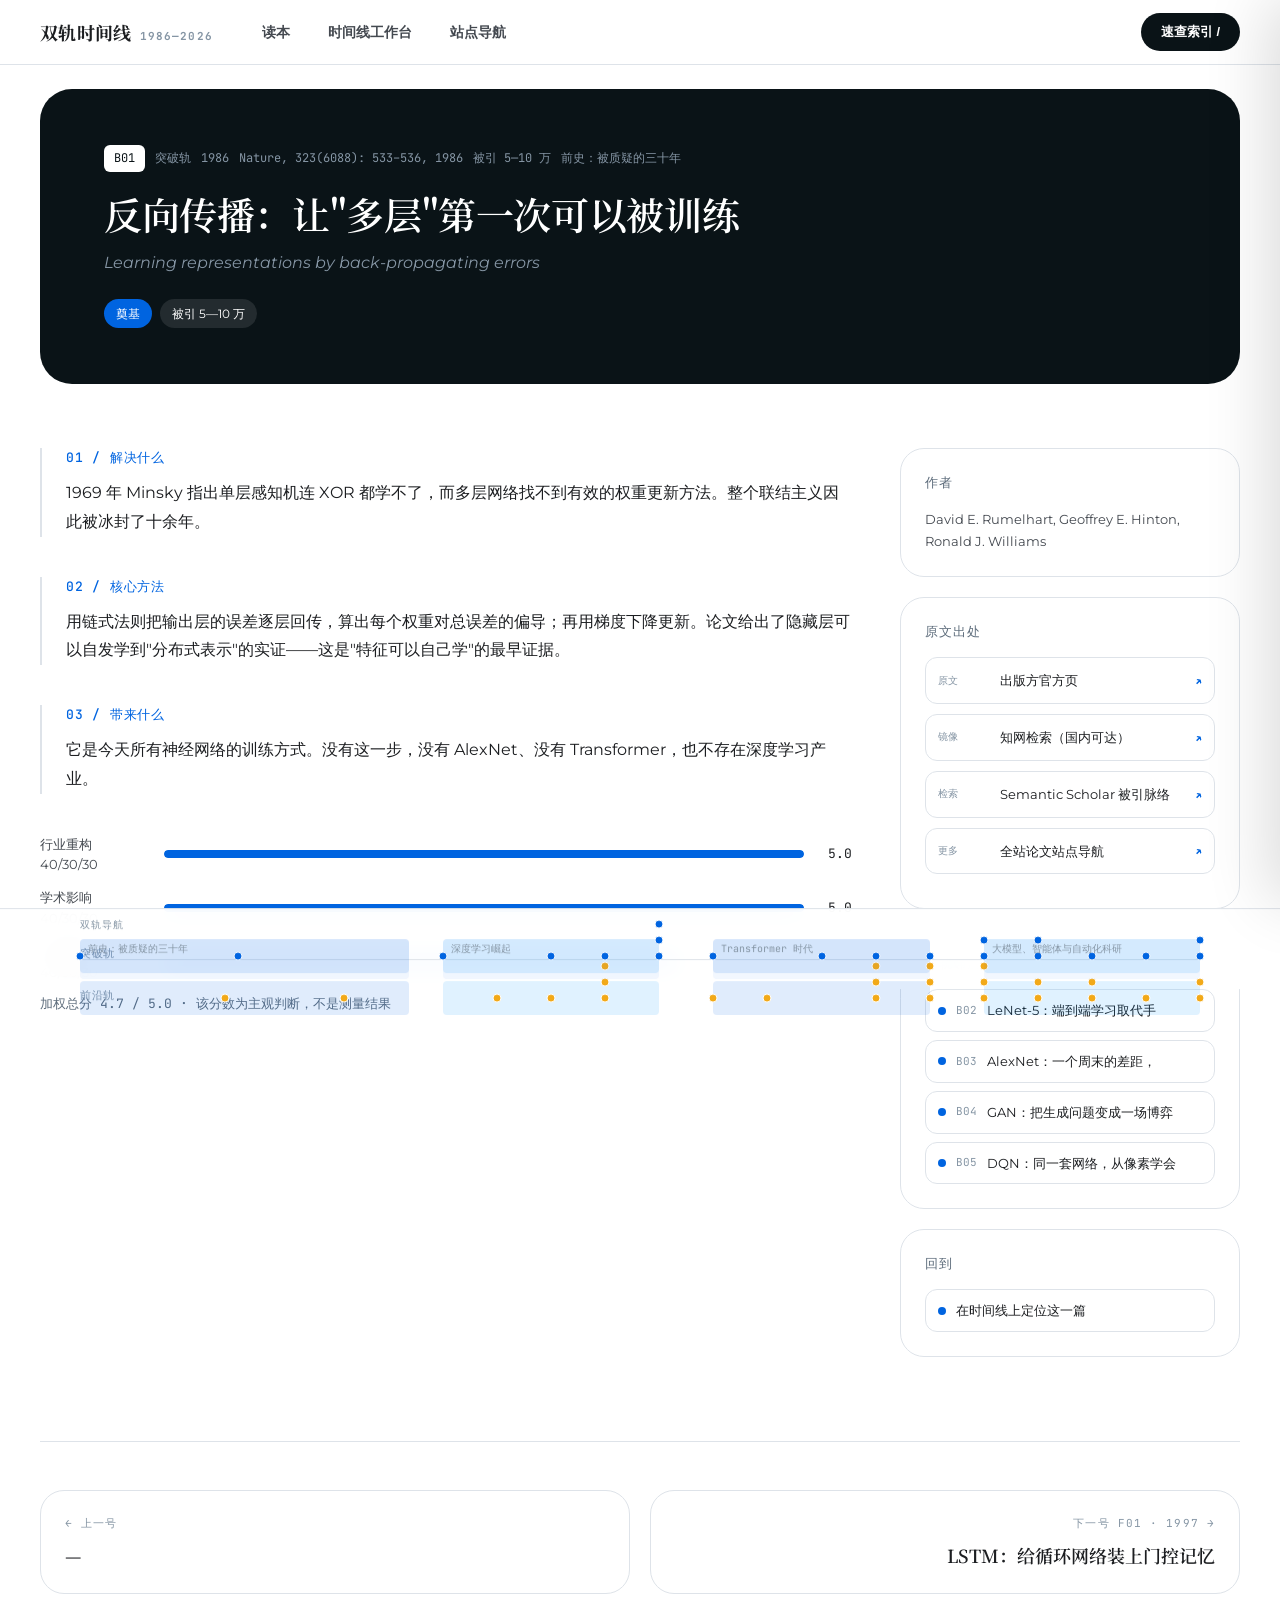
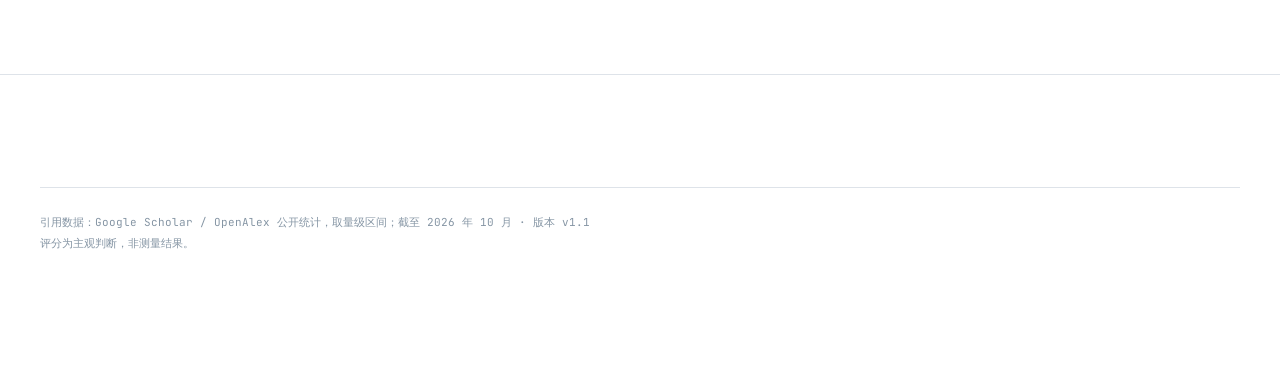
==== docs/paperweb/paper.html @ ab0f92b1 "feat(papers): 接入 AI 论文双轨时间线静态站点 - 新增 docs/paperweb/：45 篇论文双轨时间线（读本 / 工作台 / 详情页 / 站点导航），纯静态、无构建依赖 - d" ====
<!DOCTYPE html>
<html lang="zh-CN">
<head>
<meta charset="utf-8">
<meta name="viewport" content="width=device-width,initial-scale=1">
<title>论文详情 · 双轨时间线</title>
<link rel="stylesheet" href="assets/style.css">
<link href="https://fonts.googleapis.com/css2?family=Montserrat:wght@400;700&family=Noto+Serif+SC:wght@600;700&family=JetBrains+Mono:wght@400;500&display=swap" rel="stylesheet">
</head>
<body data-page="paper">

<nav class="nav">
  <div class="wrap nav-in">
    <a class="logo" href="index.html">双轨时间线<span>1986—2026</span></a>
    <div class="nav-links">
      <a href="index.html" data-page="home">读本</a>
      <a href="timeline.html" data-page="timeline">时间线工作台</a>
      <a href="sources.html" data-page="sources">站点导航</a>
    </div>
    <div class="nav-right"><button class="btn btn-primary btn-sm" id="openIndex">速查索引 /</button></div>
  </div>
</nav>

<main id="app"></main>

<footer>
  <div class="wrap">
    <div class="bot">引用数据：Google Scholar / OpenAlex 公开统计，取量级区间；截至 2026 年 10 月 · 版本 v1.1<br>评分为主观判断，非测量结果。</div>
  </div>
</footer>

<div class="scrim" id="scrim"></div>
<aside class="drawer" id="drawer">
  <header><h3>45 篇速查</h3><button id="closeDrawer">×</button></header>
  <div class="search"><input placeholder="搜索标题 / 编号 / 关键词…"></div>
  <div class="list" id="drawerList"></div>
</aside>
<div class="mininav" id="mininav">
  <div class="wrap mn-head"><span class="t">双轨导航</span><span class="cur"></span></div>
  <div class="wrap"><div class="mn-body"></div></div>
</div>

<script src="data/papers.js"></script>
<script src="assets/app.js"></script>
<script>
document.addEventListener("DOMContentLoaded", () => {
  const id = (new URLSearchParams(location.search).get("id") || "B01").toUpperCase();
  const p = byId[id] || P[0];
  document.title = `${p.id} · ${p.zh || p.en} · 双轨时间线`;

  const ordered = P.slice().sort((a, b) => a.year - b.year || a.id.localeCompare(b.id));
  const i = ordered.findIndex(x => x.id === p.id);
  const prev = ordered[i - 1], next = ordered[i + 1];
  const sameTrack = P.filter(x => x.track === p.track && x.id !== p.id)
    .sort((a, b) => Math.abs(a.year - p.year) - Math.abs(b.year - p.year)).slice(0, 4);

  const isArxiv = /arxiv/i.test(p.link || "");
  const q = encodeURIComponent(p.en);
  const sources = [
    { k: "原文", n: isArxiv ? "arXiv 预印本" : "出版方官方页", u: p.link },
    { k: "镜像", n: "知网检索（国内可达）", u: "https://kns.cnki.net/kns8s/defaultresult/index?kw=" + q },
    { k: "检索", n: "Semantic Scholar 被引脉络", u: "https://www.semanticscholar.org/search?q=" + q }
  ].filter(s => s.u);

  const scoreHtml = p.scores ? `<div class="scores">
      ${[["行业重构", p.scores.industry], ["学术影响", p.scores.academic], ["外溢影响", p.scores.spillover]].map(([n, v]) => `
        <div class="score"><span class="nm">${n} 40/30/30</span><span class="bar"><i style="width:${v / 5 * 100}%"></i></span><span class="v">${v.toFixed(1)}</span></div>`).join("")}
      <div class="score total">加权总分 ${p.scores.total.toFixed(1)} / 5.0 · 该分数为主观判断，不是测量结果</div></div>` : "";

  $("#app").innerHTML = `
  <div class="paper-hero">
    <div class="meta">
      <span class="id">${p.id}</span>
      <span class="m">${TRACK[p.track].name}</span>
      <span class="m">${p.year}</span>
      <span class="m">${esc(p.venue || "")}</span>
      <span class="m">被引 ${esc(p.citations || "—")}</span>
      <span class="m">${esc(eraOf(p.year).name)}</span>
    </div>
    <h1>${esc(p.zh || p.en)}</h1>
    <div class="en">${esc(p.en)}</div>
    <div class="tags">${(p.tags || []).map((t, k) => `<span class="${k === 0 ? "hi" : ""}">${esc(t)}</span>`).join("")}</div>
  </div>

  <div class="wrap">
    <div class="paper-body">
      <div>
        <div class="qa"><h3>01 / 解决什么</h3><p>${esc(p.solve)}</p></div>
        <div class="qa"><h3>02 / 核心方法</h3><p>${esc(p.method)}</p></div>
        <div class="qa"><h3>03 / 带来什么</h3><p>${esc(p.impact)}</p></div>
        ${scoreHtml}
      </div>

      <aside class="side">
        <div class="box">
          <h4>作者</h4>
          <div class="authors">${esc(p.authors || "—")}</div>
        </div>
        <div class="box">
          <h4>原文出处</h4>
          ${sources.map(s => `<a class="src" href="${s.u}" target="_blank" rel="noopener">
            <span class="k">${s.k}</span><span>${s.n}</span><span class="go">↗</span></a>`).join("")}
          <a class="src" href="sources.html"><span class="k">更多</span><span>全站论文站点导航</span><span class="go">↗</span></a>
        </div>
        <div class="box">
          <h4>同轨邻居（按年份就近）</h4>
          <div class="neigh">${sameTrack.map(x => `<a href="${paperUrl(x)}"><i class="${TRACK[x.track].cls}"></i><span class="id">${x.id}</span><span>${esc((x.zh || x.en).slice(0, 16))}</span></a>`).join("")}</div>
        </div>
        <div class="box">
          <h4>回到</h4>
          <div class="neigh">
            <a href="timeline.html?focus=${p.id}"><i class="${TRACK[p.track].cls}"></i><span>在时间线上定位这一篇</span></a>
          </div>
        </div>
      </aside>
    </div>

    <div class="paper-nav">
      <a href="${paperUrl(prev || p)}"><div class="k">← 上一号 ${prev ? prev.id + " · " + prev.year : ""}</div><div class="t">${esc(prev ? (prev.zh || prev.en) : "—")}</div></a>
      <a href="${paperUrl(next || p)}" style="text-align:right"><div class="k">下一号 ${next ? next.id + " · " + next.year : ""} →</div><div class="t">${esc(next ? (next.zh || next.en) : "—")}</div></a>
    </div>
  </div>`;
});
</script>
</body>
</html>
---- docs/paperweb/assets/style.css ----
:root{
  --canvas:#ffffff;
  --surface:#f1f4f7;
  --ink-deep:#0a1317;
  --ink:#1c1e21;
  --charcoal:#444950;
  --slate:#4b4c4f;
  --steel:#5d6c7b;
  --stone:#8595a4;
  --hairline:#ced0d4;
  --hairline-soft:#dee3e9;
  --primary:#0064e0;
  --primary-deep:#0457cb;
  --primary-soft:#0091ff;
  --break:#0064e0;
  --frontier:#f2a918;
  --cursor:#e41e3f;
  --r-xl:16px;
  --r-xxl:24px;
  --r-xxxl:32px;
  --r-pill:100px;
  --sans:"Montserrat","Noto Sans SC","PingFang SC","Microsoft YaHei",-apple-system,Segoe UI,sans-serif;
  --serif:"Noto Serif SC","Source Han Serif SC","Songti SC",Georgia,serif;
  --mono:"JetBrains Mono","IBM Plex Mono",Consolas,monospace;
}
*{box-sizing:border-box}
html{scroll-behavior:smooth}
body{
  margin:0;background:var(--canvas);color:var(--ink);
  font-family:var(--sans);font-size:16px;line-height:1.6;
  -webkit-font-smoothing:antialiased;
}
a{color:inherit;text-decoration:none}
h1,h2,h3,h4{font-family:var(--serif);font-weight:600;margin:0;letter-spacing:-.01em}
.mono{font-family:var(--mono);letter-spacing:.02em}
.wrap{max-width:1280px;margin:0 auto;padding:0 40px}
.eyebrow{font-family:var(--mono);font-size:12px;letter-spacing:.12em;color:var(--steel);text-transform:uppercase}

/* ---------- nav ---------- */
.nav{
  position:sticky;top:0;z-index:60;background:rgba(255,255,255,.92);
  backdrop-filter:saturate(180%) blur(12px);
  border-bottom:1px solid var(--hairline-soft);
}
.nav-in{display:flex;align-items:center;gap:24px;height:64px}
.logo{font-family:var(--serif);font-weight:700;font-size:18px;letter-spacing:.02em}
.logo span{font-family:var(--mono);font-size:11px;color:var(--stone);margin-left:8px;letter-spacing:.1em}
.nav-links{display:flex;gap:4px;margin-left:8px}
.nav-links a{
  font-size:14px;font-weight:600;padding:8px 16px;border-radius:var(--r-pill);
  border:1px solid transparent;color:var(--charcoal);
}
.nav-links a:hover{border-color:var(--hairline)}
.nav-links a.on{background:var(--ink-deep);color:#fff}
.nav-right{margin-left:auto;display:flex;align-items:center;gap:10px}

/* ---------- buttons ---------- */
.btn{
  display:inline-flex;align-items:center;justify-content:center;gap:8px;
  font-size:14px;font-weight:700;border-radius:var(--r-pill);padding:14px 30px;
  border:2px solid transparent;cursor:pointer;transition:.15s ease-out;white-space:nowrap;
}
.btn-primary{background:var(--ink-deep);color:#fff}
.btn-primary:hover{background:var(--charcoal)}
.btn-buy{background:var(--primary);color:#fff}
.btn-buy:hover{background:var(--primary-deep)}
.btn-ghost{background:transparent;color:var(--ink-deep);border-color:rgba(10,19,23,.12)}
.btn-ghost:hover{border-color:var(--ink-deep)}
.btn.on-light{background:#fff;color:var(--ink-deep)}
.btn.on-light:hover{background:#e8eef4}
.btn-sm{padding:8px 18px;font-size:13px}

/* pills */
.pills{display:flex;flex-wrap:wrap;gap:8px}
.pill{
  font-size:13px;font-weight:600;padding:8px 16px;border-radius:var(--r-pill);
  border:1px solid var(--hairline);background:#fff;color:var(--ink);cursor:pointer;
}
.pill:hover{border-color:var(--ink-deep)}
.pill.active{background:var(--ink-deep);color:#fff;border-color:var(--ink-deep)}
.pill .n{font-family:var(--mono);opacity:.6;margin-left:6px;font-size:11px}

/* ---------- hero ---------- */
.hero{background:var(--ink-deep);color:#fff;border-radius:var(--r-xxxl);margin:24px 40px 0;padding:72px 64px;position:relative;overflow:hidden}
.hero:after{content:"";position:absolute;inset:0;background:radial-gradient(120% 80% at 85% 0%,rgba(0,145,255,.22),transparent 60%)}
.hero>*{position:relative;z-index:1}
.hero h1{font-size:60px;line-height:1.14;color:#fff;max-width:16em}
.hero .sub{font-size:18px;color:#ced0d4;max-width:44em;margin-top:20px}
.hero .cta{display:flex;gap:12px;margin-top:32px;flex-wrap:wrap}
.hero-stats{display:flex;gap:40px;margin-top:48px;padding-top:32px;border-top:1px solid rgba(255,255,255,.14)}
.hero-stats div b{font-family:var(--mono);font-size:34px;display:block;line-height:1}
.hero-stats div span{font-size:12px;color:var(--stone);letter-spacing:.08em}

/* dual track strip (hero + minimap) */
.strip{margin-top:48px}
.strip-head{display:flex;justify-content:space-between;font-family:var(--mono);font-size:11px;color:var(--stone);letter-spacing:.08em;margin-bottom:10px}
.lane{position:relative;height:34px}
.lane+.lane{margin-top:8px}
.lane:before{content:"";position:absolute;left:0;right:0;top:50%;height:1px;background:rgba(255,255,255,.16)}
.lane .tag{position:absolute;left:0;top:6px;font-size:11px;font-family:var(--mono);color:var(--stone);letter-spacing:.06em}
.dot{
  position:absolute;top:50%;transform:translate(-50%,-50%);
  border-radius:50%;cursor:pointer;border:2px solid var(--ink-deep);
  transition:.12s ease-out;
}
.dot:hover{transform:translate(-50%,-50%) scale(1.35);z-index:3}
.dot.b{background:var(--break)}
.dot.f{background:var(--frontier)}
.era-band{position:absolute;top:0;bottom:0;border-radius:4px;opacity:.12}
.ticks{position:relative;height:12px;margin-top:10px}
.ticks i{position:absolute;top:0;width:1px;height:5px;background:rgba(255,255,255,.25)}
.ticks b{position:absolute;top:6px;transform:translateX(-50%);font-family:var(--mono);font-size:10px;color:var(--stone);font-weight:400}

/* ---------- sections ---------- */
section{padding:96px 0}
section.tight{padding:64px 0}
.sec-head{margin-bottom:40px;max-width:60em}
.sec-head h2{font-size:36px;line-height:1.28;margin-top:10px}
.sec-head p{color:var(--steel);margin-top:14px;font-size:16px}
.grid3{display:grid;grid-template-columns:repeat(3,1fr);gap:20px}
.grid2{display:grid;grid-template-columns:repeat(2,1fr);gap:20px}
.card{background:#fff;border:1px solid var(--hairline-soft);border-radius:var(--r-xxl);padding:32px}
.card.soft{background:var(--surface);border-color:transparent}
.card.dark{background:var(--ink-deep);color:#fff;border-color:transparent}
.card h3{font-size:22px;margin-bottom:10px}
.card.dark h3{color:#fff}
.card p{color:var(--charcoal);margin:0;font-size:14px;line-height:1.72}
.card.dark p{color:#ced0d4}
.card .eyebrow{margin-bottom:10px}
.md h4{font-size:15px;margin:18px 0 6px;font-family:var(--sans);font-weight:700}
.md p{font-size:14px;color:var(--charcoal);line-height:1.75;margin:0 0 10px}
.md ul{margin:0 0 10px;padding-left:20px}
.md li{font-size:14px;color:var(--charcoal);line-height:1.7}
.md table{width:100%;border-collapse:collapse;margin:8px 0 14px;font-size:13px}
.md th,.md td{text-align:left;padding:8px 10px;border-bottom:1px solid var(--hairline-soft)}
.md th{font-size:11px;font-family:var(--mono);color:var(--steel);letter-spacing:.06em}
.md strong{color:var(--ink-deep)}
.md blockquote{margin:10px 0;padding-left:14px;border-left:2px solid var(--primary);color:var(--charcoal);font-size:14px}

/* era chapters */
.era{padding:40px 0;border-top:1px solid var(--hairline-soft)}
.era:first-child{border-top:0}
.era-top{display:flex;align-items:baseline;gap:16px;flex-wrap:wrap}
.era-top h3{font-size:28px}
.era-top .range{font-family:var(--mono);font-size:13px;color:var(--primary);letter-spacing:.06em}
.era p.desc{color:var(--steel);margin:12px 0 20px;max-width:52em;font-size:15px}
.chips{display:flex;flex-wrap:wrap;gap:10px}
.chip{
  display:flex;align-items:center;gap:8px;padding:10px 16px;border-radius:var(--r-pill);
  border:1px solid var(--hairline-soft);background:#fff;font-size:14px;transition:.15s;
}
.chip:hover{border-color:var(--ink-deep);transform:translateY(-2px)}
.chip i{width:8px;height:8px;border-radius:50%;flex:none}
.chip.b i{background:var(--break)}
.chip.f i{background:var(--frontier)}
.chip .id{font-family:var(--mono);font-size:11px;color:var(--stone)}
.chip .nm{font-weight:600}

/* clues horizontal */
.clues{display:flex;gap:20px;overflow-x:auto;padding-bottom:12px;scroll-snap-type:x mandatory}
.clue{flex:0 0 400px;scroll-snap-align:start;background:var(--surface);border-radius:var(--r-xxl);padding:32px}
.clue h3{font-size:22px;margin-bottom:14px}
.clue p{font-size:14px;color:var(--charcoal);line-height:1.75}
.clue .counter{font-family:var(--mono);font-size:11px;color:var(--stone);letter-spacing:.1em;margin-bottom:10px}

/* table (index) */
.tbl{width:100%;border-collapse:collapse;font-size:14px}
.tbl th{
  text-align:left;font-family:var(--mono);font-size:11px;letter-spacing:.08em;color:var(--steel);
  padding:12px 10px;border-bottom:1px solid var(--hairline);cursor:pointer;user-select:none;white-space:nowrap;
}
.tbl th:hover{color:var(--ink-deep)}
.tbl td{padding:12px 10px;border-bottom:1px solid var(--hairline-soft);vertical-align:middle}
.tbl tr:hover td{background:#f7f9fb}
.tbl .id{font-family:var(--mono);font-size:12px;color:var(--steel)}
.tbl .ttl{font-weight:600}
.tbl .ttl small{display:block;font-weight:400;color:var(--steel);font-size:12px}
.tagx{display:inline-block;font-family:var(--mono);font-size:11px;padding:3px 10px;border-radius:var(--r-pill);background:var(--surface);color:var(--ink)}
.tagx.b{background:rgba(0,100,224,.1);color:var(--primary-deep)}
.tagx.f{background:rgba(242,169,24,.16);color:#8a5d00}

/* ---------- timeline workspace ---------- */
.ws{background:var(--ink-deep);color:#fff;border-radius:var(--r-xxxl);overflow:hidden;margin-top:8px}
.ws-bar{display:flex;align-items:center;gap:14px;padding:16px 24px;border-bottom:1px solid rgba(255,255,255,.1);flex-wrap:wrap}
.ws-bar .lbl{font-family:var(--mono);font-size:11px;color:var(--stone);letter-spacing:.1em}
.ws-scroll{overflow-x:auto;overflow-y:hidden;padding:32px 24px 24px}
.ws-inner{position:relative}
.lane-dark .dot{border-color:var(--ink-deep)}
.lane-dark:before{background:rgba(255,255,255,.14)}
.track-lbl{position:absolute;left:0;font-family:var(--mono);font-size:11px;letter-spacing:.08em;color:var(--stone);top:-20px}
.node{
  position:absolute;border-radius:10px;padding:8px 12px;cursor:pointer;
  font-size:12px;line-height:1.35;color:#fff;white-space:nowrap;transform:translate(-50%,-50%);
  transition:.12s ease-out;border:1px solid rgba(255,255,255,.16);
}
.node.b{background:var(--break)}
.node.f{background:rgba(242,169,24,.9);color:#2a1c00}
.node:hover{z-index:5;transform:translate(-50%,-50%) scale(1.04);box-shadow:0 8px 24px rgba(0,0,0,.4)}
.node .y{font-family:var(--mono);font-size:10px;opacity:.75;margin-right:6px}
.node.dim{opacity:.18}
.hovercard{
  position:fixed;z-index:200;width:340px;background:#fff;color:var(--ink);border-radius:var(--r-xl);
  padding:18px;box-shadow:0 18px 48px rgba(0,0,0,.28);pointer-events:none;display:none;
}
.hovercard .hc-top{display:flex;align-items:center;gap:8px;margin-bottom:8px}
.hovercard .hc-id{font-family:var(--mono);font-size:11px;background:var(--ink-deep);color:#fff;padding:3px 8px;border-radius:6px}
.hovercard .hc-y{font-family:var(--mono);font-size:12px;color:var(--steel)}
.hovercard h4{font-size:16px;margin:0 0 6px;font-family:var(--serif)}
.hovercard p{margin:0;font-size:13px;color:var(--charcoal);line-height:1.6}
.hovercard .hc-tags{margin-top:10px;display:flex;gap:6px;flex-wrap:wrap}
.hovercard .hc-tags span{font-size:11px;padding:3px 10px;border-radius:var(--r-pill);background:var(--surface)}
.hovercard .hc-go{margin-top:10px;font-size:12px;color:var(--primary);font-weight:700}
.minimap{position:relative;height:56px;margin:0 24px 24px;background:rgba(255,255,255,.04);border-radius:12px;cursor:pointer}
.minimap .era{position:absolute;top:0;bottom:0;border-right:1px solid rgba(255,255,255,.12);padding:8px 10px}
.minimap .era b{font-size:11px;color:#fff;display:block;font-family:var(--sans)}
.minimap .era span{font-family:var(--mono);font-size:10px;color:var(--stone)}
.minimap .cur{position:absolute;top:0;bottom:0;width:2px;background:var(--cursor)}
.minimap .win{position:absolute;top:0;bottom:0;background:rgba(255,255,255,.12);border:1px solid rgba(255,255,255,.3);border-radius:4px}

/* ---------- mini dual nav (global) ---------- */
.mininav{
  position:fixed;left:0;right:0;bottom:0;z-index:70;background:rgba(255,255,255,.94);
  backdrop-filter:blur(12px);border-top:1px solid var(--hairline-soft);
  padding:8px 40px 10px;transform:translateY(110%);transition:transform .25s ease-out;
}
.mininav.show{transform:none}
.mininav .mn-head{display:flex;align-items:center;gap:12px;margin-bottom:6px}
.mininav .mn-head .t{font-family:var(--mono);font-size:10px;letter-spacing:.1em;color:var(--stone)}
.mininav .mn-head .cur{font-size:12px;font-weight:600}
.mininav .mn-body{position:relative;height:40px}
.mininav .mn-body:before{content:"";position:absolute;left:0;right:0;top:50%;height:1px;background:var(--hairline-soft)}
.mininav .dot{width:9px;height:9px;border-width:1.5px;border-color:#fff}
.mininav .dot.now{outline:2px solid var(--cursor);outline-offset:2px}
.mininav .mn-era{position:absolute;top:0;bottom:0;background:rgba(0,100,224,.05);border-radius:4px}
.mininav .mn-era b{position:absolute;left:8px;top:2px;font-size:10px;font-family:var(--mono);color:var(--stone);font-weight:400}

/* ---------- quick index drawer ---------- */
.drawer{
  position:fixed;top:0;right:0;bottom:0;width:420px;max-width:92vw;z-index:120;background:#fff;
  border-left:1px solid var(--hairline);box-shadow:-20px 0 60px rgba(0,0,0,.14);
  transform:translateX(102%);transition:transform .25s ease-out;display:flex;flex-direction:column;
}
.drawer.open{transform:none}
.drawer header{padding:20px 24px;border-bottom:1px solid var(--hairline-soft);display:flex;align-items:center}
.drawer header h3{font-size:18px}
.drawer header button{margin-left:auto;background:none;border:0;font-size:22px;cursor:pointer;color:var(--steel)}
.drawer .search{padding:14px 24px;border-bottom:1px solid var(--hairline-soft)}
.drawer .search input{
  width:100%;height:44px;border:1px solid var(--hairline);border-radius:var(--r-lg,8px);
  padding:0 14px;font-size:14px;font-family:var(--sans);
}
.drawer .list{overflow-y:auto;padding:8px 12px 24px}
.drawer .item{display:flex;align-items:center;gap:10px;padding:10px 12px;border-radius:10px;font-size:14px}
.drawer .item:hover{background:var(--surface)}
.drawer .item .id{font-family:var(--mono);font-size:11px;color:var(--steel);width:34px;flex:none}
.drawer .item i{width:8px;height:8px;border-radius:50%;flex:none}
.drawer .item i.b{background:var(--break)}
.drawer .item i.f{background:var(--frontier)}
.drawer .item .yr{margin-left:auto;font-family:var(--mono);font-size:11px;color:var(--stone)}
.scrim{position:fixed;inset:0;background:rgba(10,19,23,.35);z-index:110;display:none}
.scrim.on{display:block}

/* ---------- paper detail ---------- */
.paper-hero{background:var(--ink-deep);color:#fff;border-radius:var(--r-xxxl);margin:24px 40px 0;padding:56px 64px}
.paper-hero .meta{display:flex;gap:10px;align-items:center;flex-wrap:wrap;margin-bottom:18px}
.paper-hero .id{font-family:var(--mono);font-size:12px;background:#fff;color:var(--ink-deep);padding:4px 10px;border-radius:6px}
.paper-hero .m{font-family:var(--mono);font-size:12px;color:var(--stone)}
.paper-hero h1{font-size:38px;line-height:1.25;color:#fff;max-width:24em}
.paper-hero .en{font-size:16px;color:var(--stone);margin-top:12px;font-style:italic}
.paper-hero .tags{margin-top:24px;display:flex;gap:8px;flex-wrap:wrap}
.paper-hero .tags span{font-size:12px;padding:5px 12px;border-radius:var(--r-pill);background:rgba(255,255,255,.1);color:#fff}
.paper-hero .tags span.hi{background:var(--primary)}
.paper-body{display:grid;grid-template-columns:1fr 340px;gap:48px;padding:64px 0}
.qa{border-left:2px solid var(--hairline-soft);padding-left:24px;margin-bottom:40px}
.qa h3{font-size:13px;font-family:var(--mono);color:var(--primary);letter-spacing:.06em;margin-bottom:10px;font-weight:500}
.qa p{font-size:16px;line-height:1.8;color:var(--ink);margin:0}
.scores{margin:32px 0 40px}
.score{display:flex;align-items:center;gap:14px;margin-bottom:12px}
.score .nm{width:110px;font-size:13px;color:var(--charcoal);flex:none}
.score .bar{flex:1;height:8px;background:var(--surface);border-radius:100px;overflow:hidden}
.score .bar i{display:block;height:100%;background:var(--primary);border-radius:100px}
.score .v{font-family:var(--mono);font-size:13px;width:34px;text-align:right}
.score.total{font-family:var(--mono);font-size:13px;color:var(--steel)}
.side{position:sticky;top:88px;align-self:start}
.side .box{border:1px solid var(--hairline-soft);border-radius:var(--r-xxl);padding:24px;margin-bottom:20px}
.side .box h4{font-size:13px;font-family:var(--mono);letter-spacing:.08em;color:var(--steel);margin:0 0 14px;font-weight:500}
.side .box .authors{font-size:13px;color:var(--charcoal);line-height:1.7}
.src{display:flex;align-items:center;gap:10px;padding:12px;border:1px solid var(--hairline-soft);border-radius:12px;margin-bottom:10px;font-size:13px}
.src:hover{border-color:var(--primary)}
.src .k{font-family:var(--mono);font-size:10px;color:var(--stone);width:52px;flex:none}
.src .go{margin-left:auto;color:var(--primary);font-size:12px;font-weight:700}
.neigh{display:flex;flex-direction:column;gap:8px}
.neigh a{display:flex;align-items:center;gap:10px;padding:10px 12px;border-radius:12px;border:1px solid var(--hairline-soft);font-size:13px}
.neigh a:hover{border-color:var(--ink-deep)}
.neigh a i{width:8px;height:8px;border-radius:50%;flex:none}
.neigh a i.b{background:var(--break)}
.neigh a i.f{background:var(--frontier)}
.neigh a .id{font-family:var(--mono);font-size:11px;color:var(--stone)}
.paper-nav{display:grid;grid-template-columns:1fr 1fr;gap:20px;padding:48px 0;border-top:1px solid var(--hairline-soft)}
.paper-nav a{border:1px solid var(--hairline-soft);border-radius:var(--r-xxl);padding:24px}
.paper-nav a:hover{border-color:var(--ink-deep)}
.paper-nav .k{font-family:var(--mono);font-size:11px;color:var(--stone);letter-spacing:.1em}
.paper-nav .t{font-family:var(--serif);font-size:18px;margin-top:8px;font-weight:600}

/* ---------- sources ---------- */
.srcgrid{display:grid;grid-template-columns:repeat(2,1fr);gap:24px}
.srclinks{display:flex;flex-wrap:wrap;gap:10px;margin-top:16px}
.srclinks a{
  display:inline-flex;align-items:center;gap:8px;padding:10px 16px;border:1px solid var(--hairline-soft);
  border-radius:var(--r-pill);font-size:14px;background:#fff;
}
.srclinks a:hover{border-color:var(--primary);color:var(--primary-deep)}
.srclinks a em{font-family:var(--mono);font-size:11px;color:var(--stone);font-style:normal}

/* ---------- footer ---------- */
footer{border-top:1px solid var(--hairline-soft);padding:64px 0 120px;margin-top:32px}
footer .cols{display:grid;grid-template-columns:2fr 1fr 1fr 1fr;gap:32px}
footer h5{font-size:13px;margin:0 0 12px;font-family:var(--sans);font-weight:700}
footer a,footer p{display:block;font-size:13px;color:var(--steel);margin:0 0 8px}
footer a:hover{color:var(--ink-deep)}
footer .bot{margin-top:48px;padding-top:24px;border-top:1px solid var(--hairline-soft);font-family:var(--mono);font-size:11px;color:var(--stone);line-height:1.9}

/* ---------- motion ---------- */
@keyframes pagein{from{opacity:0}to{opacity:1}}
body{animation:pagein .5s ease-out}
@keyframes popin{from{opacity:0;transform:translateY(8px) scale(.97)}to{opacity:1;transform:none}}
.reveal{opacity:0;transform:translateY(26px);transition:opacity .7s cubic-bezier(.22,1,.36,1),transform .7s cubic-bezier(.22,1,.36,1)}
.reveal.in{opacity:1;transform:none}
.hero h1,.hero .sub,.hero .cta,.hero-stats{opacity:0;transform:translateY(24px);animation:rise .8s cubic-bezier(.22,1,.36,1) forwards}
.hero .sub{animation-delay:.12s}.hero .cta{animation-delay:.22s}.hero-stats{animation-delay:.32s}
@keyframes rise{to{opacity:1;transform:none}}
.hero .dot,.mininav .dot{animation:dotpop .45s cubic-bezier(.34,1.56,.64,1) backwards}
@keyframes dotpop{from{transform:translate(-50%,-50%) scale(0)}to{transform:translate(-50%,-50%) scale(1)}}
.era .chip{opacity:0;transform:translateY(12px);animation:chipin .5s cubic-bezier(.22,1,.36,1) forwards}
@keyframes chipin{to{opacity:1;transform:none}}
.clue{opacity:0;transform:translateX(40px);animation:chipin .6s cubic-bezier(.22,1,.36,1) forwards}
.node{transition:left .6s cubic-bezier(.22,1,.36,1),top .6s cubic-bezier(.22,1,.36,1),opacity .35s,transform .12s ease-out,box-shadow .12s}
.node.enter{animation:nodein .5s cubic-bezier(.34,1.56,.64,1) backwards}
@keyframes nodein{from{opacity:0;transform:translate(-50%,-50%) scale(.5)}to{opacity:1;transform:translate(-50%,-50%) scale(1)}}
.minimap .win{transition:left .25s cubic-bezier(.22,1,.36,1),width .25s cubic-bezier(.22,1,.36,1)}
.hovercard.on{display:block!important;animation:popin .18s cubic-bezier(.34,1.4,.64,1)}
.tbl tbody tr{transition:background .15s}
.pill{transition:background .18s,color .18s,border-color .18s}
.btn{transition:background .18s,transform .12s}
.btn:active{transform:scale(.97)}
.chip,.card,.qa,.src,.neigh a,.paper-nav a{transition:border-color .2s,transform .2s,box-shadow .2s}
.card:hover{transform:translateY(-3px);box-shadow:0 12px 32px rgba(20,22,26,.08)}
.paper-nav a:hover{transform:translateY(-3px);box-shadow:0 12px 32px rgba(20,22,26,.08)}
.drawer{transition:transform .35s cubic-bezier(.22,1,.36,1)}
.scrim{transition:opacity .3s;opacity:0}
.scrim.on{opacity:1}
.mininav{transition:transform .4s cubic-bezier(.22,1,.36,1)}
.hero{animation:heroFade .6s ease-out}
@keyframes heroFade{from{opacity:0;transform:translateY(16px)}to{opacity:1;transform:none}}
::-webkit-scrollbar{width:10px;height:10px}
::-webkit-scrollbar-thumb{background:var(--hairline);border-radius:100px;border:2px solid #fff}
::-webkit-scrollbar-track{background:transparent}
.ws::-webkit-scrollbar-thumb,.ws-scroll::-webkit-scrollbar-thumb{background:rgba(255,255,255,.25);border-color:var(--ink-deep)}
@media (prefers-reduced-motion:reduce){
  *,*:before,*:after{animation:none!important;transition:none!important}
  .reveal,.hero h1,.hero .sub,.hero .cta,.hero-stats,.era .chip,.clue{opacity:1!important;transform:none!important}
}

@media (max-width:1080px){
  .paper-body{grid-template-columns:1fr}
  .side{position:static}
  .grid3,.srcgrid,.grid2{grid-template-columns:1fr}
  .hero{padding:48px 32px;margin:16px 16px 0}
  .hero h1{font-size:40px}
  .paper-hero{padding:40px 32px;margin:16px 16px 0}
  .wrap{padding:0 20px}
  footer .cols{grid-template-columns:1fr 1fr}
  .clue{flex:0 0 300px}
}
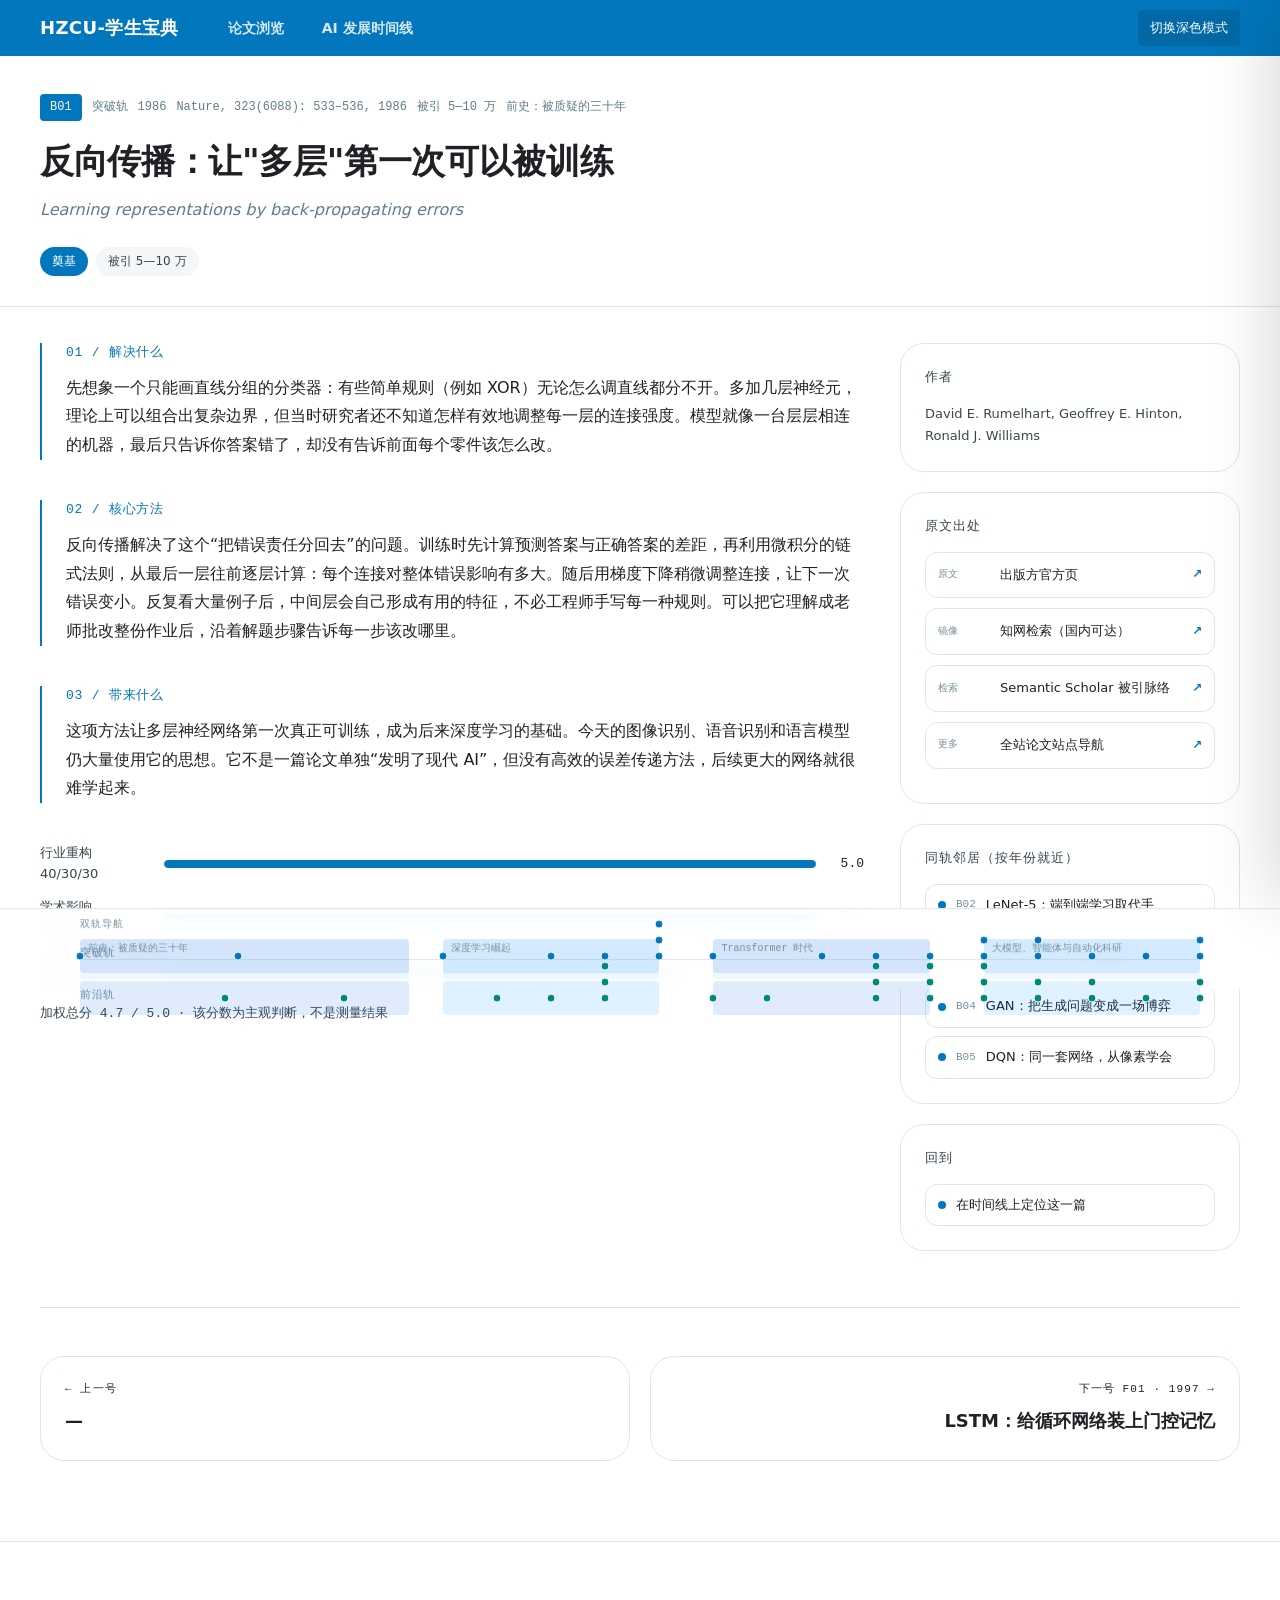
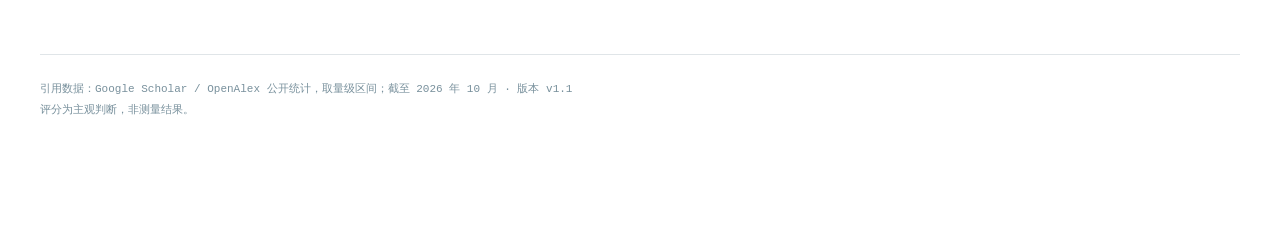
==== commit df729fc0: "docs: expand AI paper guides and align theme modes" ====
--- a/docs/paperweb/paper.html
+++ b/docs/paperweb/paper.html
@@ -5,19 +5,18 @@
 <meta name="viewport" content="width=device-width,initial-scale=1">
 <title>论文详情 · 双轨时间线</title>
 <link rel="stylesheet" href="assets/style.css">
-<link href="https://fonts.googleapis.com/css2?family=Montserrat:wght@400;700&family=Noto+Serif+SC:wght@600;700&family=JetBrains+Mono:wght@400;500&display=swap" rel="stylesheet">
+<link rel="stylesheet" href="assets/paper-theme.css">
 </head>
 <body data-page="paper">
 
 <nav class="nav">
   <div class="wrap nav-in">
-    <a class="logo" href="index.html">双轨时间线<span>1986—2026</span></a>
+    <a class="logo" href="../">HZCU-学生宝典</a>
     <div class="nav-links">
-      <a href="index.html" data-page="home">读本</a>
-      <a href="timeline.html" data-page="timeline">时间线工作台</a>
-      <a href="sources.html" data-page="sources">站点导航</a>
+      <a href="../papers/">论文浏览</a>
+      <a href="../ai-timeline/">AI 发展时间线</a>
     </div>
-    <div class="nav-right"><button class="btn btn-primary btn-sm" id="openIndex">速查索引 /</button></div>
+    <div class="nav-right"><button class="theme-toggle" id="themeToggle" type="button" aria-label="切换颜色模式">切换深色模式</button></div>
   </div>
 </nav>
 
@@ -43,6 +42,37 @@
 <script src="data/papers.js"></script>
 <script src="assets/app.js"></script>
 <script>
+(() => {
+  const key = "hzcu-paper-theme";
+  const root = document.documentElement;
+  const readMainTheme = () => {
+    try {
+      const mainPath = location.pathname.replace(/paperweb\/paper\.html$/, "");
+      const palette = JSON.parse(localStorage.getItem(mainPath + "__palette") || "null");
+      if (palette && Number.isInteger(palette.index)) {
+        const options = [...document.querySelectorAll("[data-md-color-scheme]")];
+        const scheme = options[palette.index]?.dataset.mdColorScheme;
+        if (scheme === "slate" || scheme === "dark") return "dark";
+        if (scheme === "default" || scheme === "light") return "light";
+      }
+    } catch (_) {}
+    return matchMedia("(prefers-color-scheme: dark)").matches ? "dark" : "light";
+  };
+  root.dataset.theme = readMainTheme();
+  const syncButton = () => {
+    const dark = root.dataset.theme === "dark";
+    const button = document.getElementById("themeToggle");
+    if (button) button.textContent = dark ? "切换浅色模式" : "切换深色模式";
+  };
+  document.addEventListener("DOMContentLoaded", () => {
+    syncButton();
+    document.getElementById("themeToggle").addEventListener("click", () => {
+      root.dataset.theme = root.dataset.theme === "dark" ? "light" : "dark";
+      localStorage.setItem(key, root.dataset.theme);
+      syncButton();
+    });
+  });
+})();
 document.addEventListener("DOMContentLoaded", () => {
   const id = (new URLSearchParams(location.search).get("id") || "B01").toUpperCase();
   const p = byId[id] || P[0];
@@ -85,9 +115,9 @@
   <div class="wrap">
     <div class="paper-body">
       <div>
-        <div class="qa"><h3>01 / 解决什么</h3><p>${esc(p.solve)}</p></div>
-        <div class="qa"><h3>02 / 核心方法</h3><p>${esc(p.method)}</p></div>
-        <div class="qa"><h3>03 / 带来什么</h3><p>${esc(p.impact)}</p></div>
+        <div class="qa"><h3>01 / 解决什么</h3>${p.solve.split(/\n\n+/).map(s => `<p>${esc(s)}</p>`).join("")}</div>
+        <div class="qa"><h3>02 / 核心方法</h3>${p.method.split(/\n\n+/).map(s => `<p>${esc(s)}</p>`).join("")}</div>
+        <div class="qa"><h3>03 / 带来什么</h3>${p.impact.split(/\n\n+/).map(s => `<p>${esc(s)}</p>`).join("")}</div>
         ${scoreHtml}
       </div>
 
--- a/docs/paperweb/assets/style.css
+++ b/docs/paperweb/assets/style.css
@@ -274,6 +274,7 @@
 .qa{border-left:2px solid var(--hairline-soft);padding-left:24px;margin-bottom:40px}
 .qa h3{font-size:13px;font-family:var(--mono);color:var(--primary);letter-spacing:.06em;margin-bottom:10px;font-weight:500}
 .qa p{font-size:16px;line-height:1.8;color:var(--ink);margin:0}
+.qa p + p{margin-top:16px}
 .scores{margin:32px 0 40px}
 .score{display:flex;align-items:center;gap:14px;margin-bottom:12px}
 .score .nm{width:110px;font-size:13px;color:var(--charcoal);flex:none}
--- a/docs/paperweb/assets/paper-theme.css
+++ b/docs/paperweb/assets/paper-theme.css
@@ -0,0 +1,88 @@
+/* Match the MkDocs Material shell while keeping the standalone detail URLs. */
+:root {
+  color-scheme: light;
+  --canvas: #fff;
+  --surface: #f4f6f8;
+  --ink-deep: #263238;
+  --ink: #202124;
+  --charcoal: #37474f;
+  --slate: #455a64;
+  --steel: #607d8b;
+  --stone: #78909c;
+  --hairline: #cfd8dc;
+  --hairline-soft: #e0e5e8;
+  --primary: #0277bd;
+  --primary-deep: #015b91;
+  --primary-soft: #29b6f6;
+  --break: #0277bd;
+  --frontier: #00897b;
+  --sans: Roboto, "Segoe UI", "Microsoft YaHei", "PingFang SC", system-ui, sans-serif;
+  --serif: Roboto, "Segoe UI", "Microsoft YaHei", "PingFang SC", system-ui, sans-serif;
+  --mono: "Roboto Mono", Consolas, monospace;
+}
+
+:root[data-theme="dark"] {
+  color-scheme: dark;
+  --canvas: #1c1b1f;
+  --surface: #292a2d;
+  --ink-deep: #e6e1e5;
+  --ink: #e3e3e3;
+  --charcoal: #d1d5d8;
+  --slate: #c0c7cc;
+  --steel: #b0bec5;
+  --stone: #90a4ae;
+  --hairline: #51565a;
+  --hairline-soft: #3e4246;
+  --primary: #4dd0e1;
+  --primary-deep: #80deea;
+  --primary-soft: #80deea;
+  --break: #29b6f6;
+  --frontier: #26a69a;
+}
+
+body { background: var(--canvas); color: var(--ink); }
+.nav { background: var(--primary); border: 0; color: #fff; backdrop-filter:none; }
+.nav-in { min-height: 56px; height:56px; }
+.logo,.logo span { color:#fff; }
+.nav-links a { color:rgba(255,255,255,.84); border-radius:4px; }
+.nav-links a:hover,.nav-links a:focus-visible { color:#fff; background:rgba(255,255,255,.12); border-color:transparent; }
+.nav-right { gap:8px; }
+.theme-toggle { border:0; border-radius:4px; padding:9px 12px; background:rgba(0,0,0,.12); color:#fff; font:500 13px var(--sans); cursor:pointer; }
+.theme-toggle:hover { background:rgba(0,0,0,.22); }
+
+.paper-hero { background:transparent; color:var(--ink); border-radius:0; border-bottom:1px solid var(--hairline-soft); margin:0; padding:38px max(32px, calc((100vw - 1280px)/2 + 40px)) 30px; }
+.paper-hero h1 { color:var(--ink); font-size:34px; line-height:1.35; }
+.paper-hero .id { background:var(--primary); color:#fff; border-radius:4px; }
+.paper-hero .m,.paper-hero .en { color:var(--steel); }
+.paper-hero .tags span { background:var(--surface); color:var(--charcoal); }
+.paper-hero .tags span.hi { background:var(--primary); color:#fff; }
+.paper-body { gap:36px; padding:36px 0; }
+.qa { border-left-color:var(--primary); }
+.qa h3 { color:var(--primary); }
+.qa p { color:var(--ink); }
+.side .box,.src,.neigh a,.paper-nav a { background:var(--canvas); border-color:var(--hairline-soft); color:var(--ink); }
+.side .box h4,.side .box .authors { color:var(--charcoal); }
+.src:hover,.neigh a:hover,.paper-nav a:hover { border-color:var(--primary); }
+.paper-nav .k,.paper-nav .t { color:var(--ink); }
+.score .nm,.score.total { color:var(--charcoal); }
+.score .bar { background:var(--surface); }
+.drawer { background:var(--canvas); color:var(--ink); border-color:var(--hairline); }
+.drawer header,.drawer .search { border-color:var(--hairline-soft); }
+.drawer .item:hover,.clue,.card.soft { background:var(--surface); }
+.drawer .search input { background:var(--canvas); color:var(--ink); border-color:var(--hairline); }
+.pill,.card,.chip,.srcgrid .card,.srclinks a { background:var(--canvas); color:var(--ink); border-color:var(--hairline-soft); }
+.tbl tr:hover td { background:var(--surface); }
+footer { border-color:var(--hairline-soft); }
+footer a:hover { color:var(--primary); }
+::-webkit-scrollbar-thumb { border-color:var(--canvas); }
+
+@media (max-width:720px) {
+  .nav-in { gap:8px; }
+  .nav-links { margin-left:0; gap:0; }
+  .nav-links a { font-size:12px; padding:8px; }
+  .logo { font-size:15px; white-space:nowrap; }
+  .theme-toggle { font-size:11px; padding:8px; white-space:nowrap; }
+  .paper-hero { padding:28px 20px 24px; }
+  .paper-hero h1 { font-size:27px; }
+  .paper-body { padding:28px 0; gap:20px; }
+}
